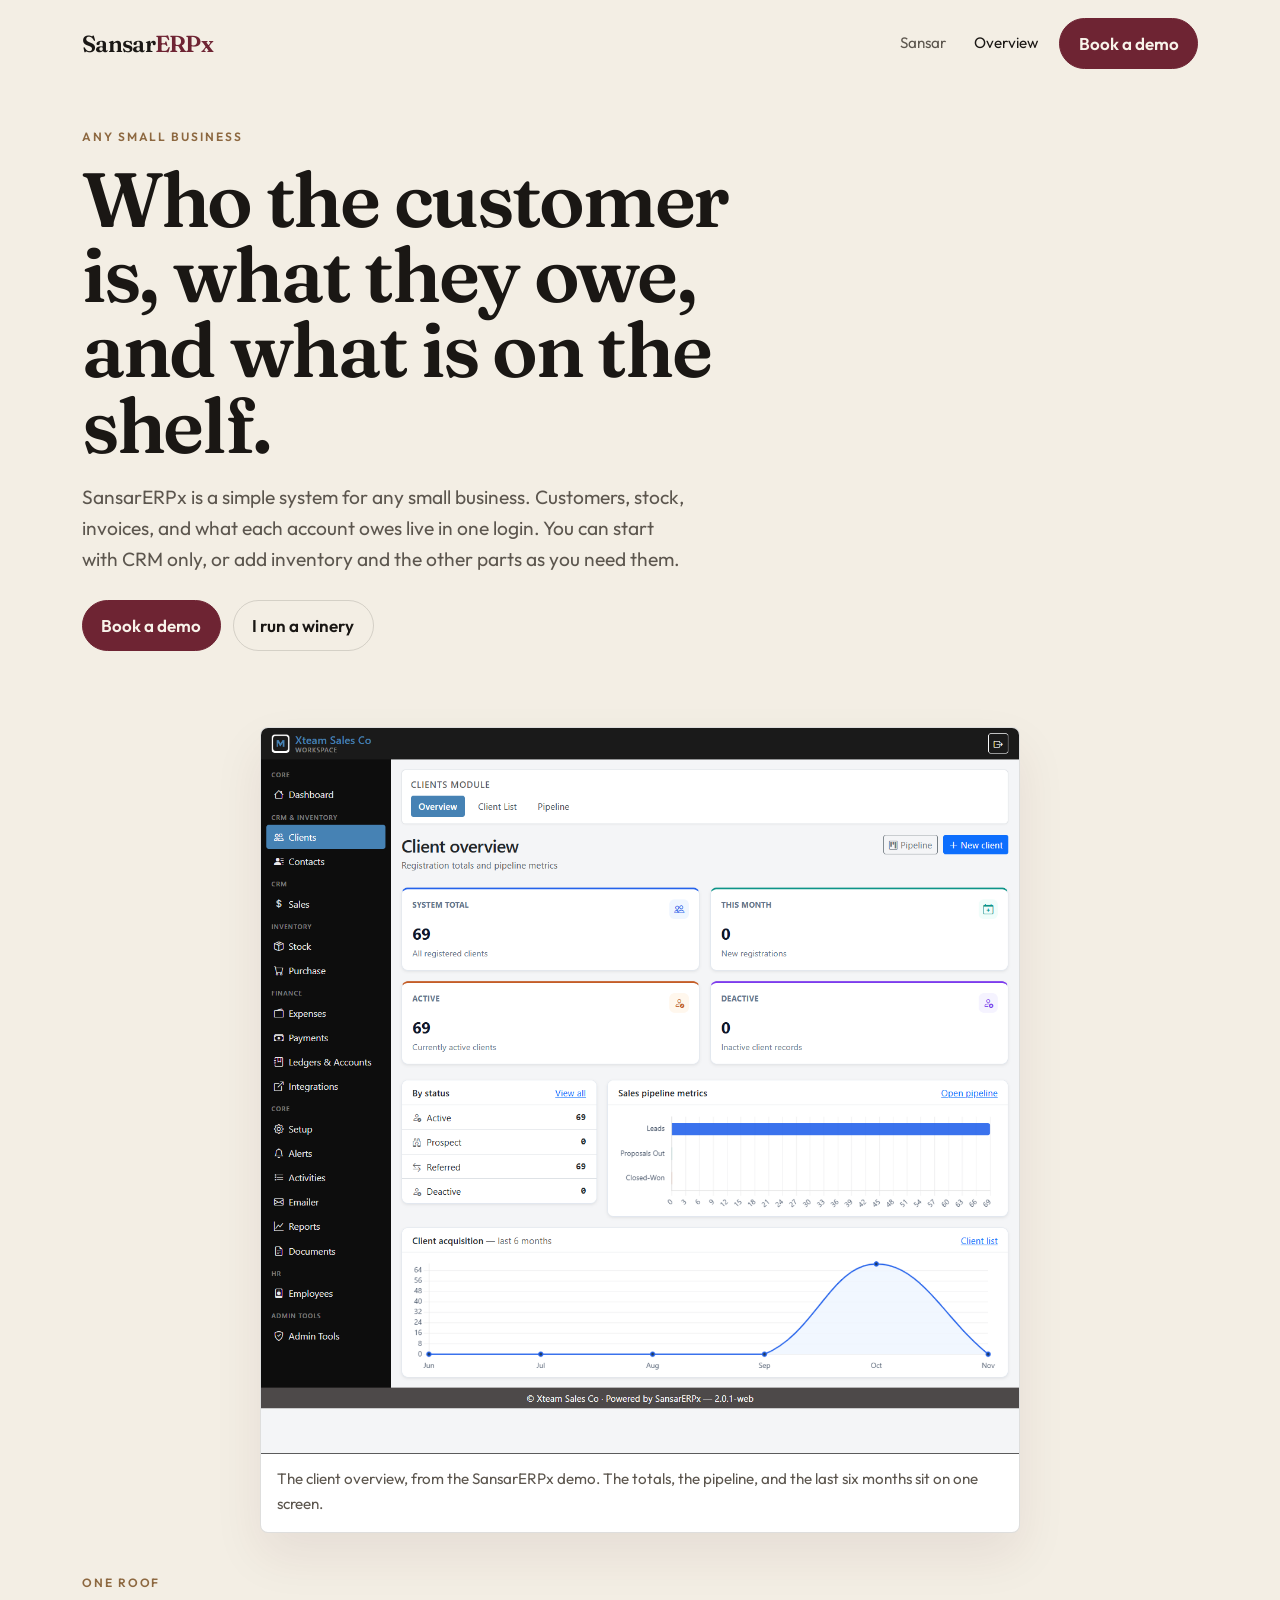
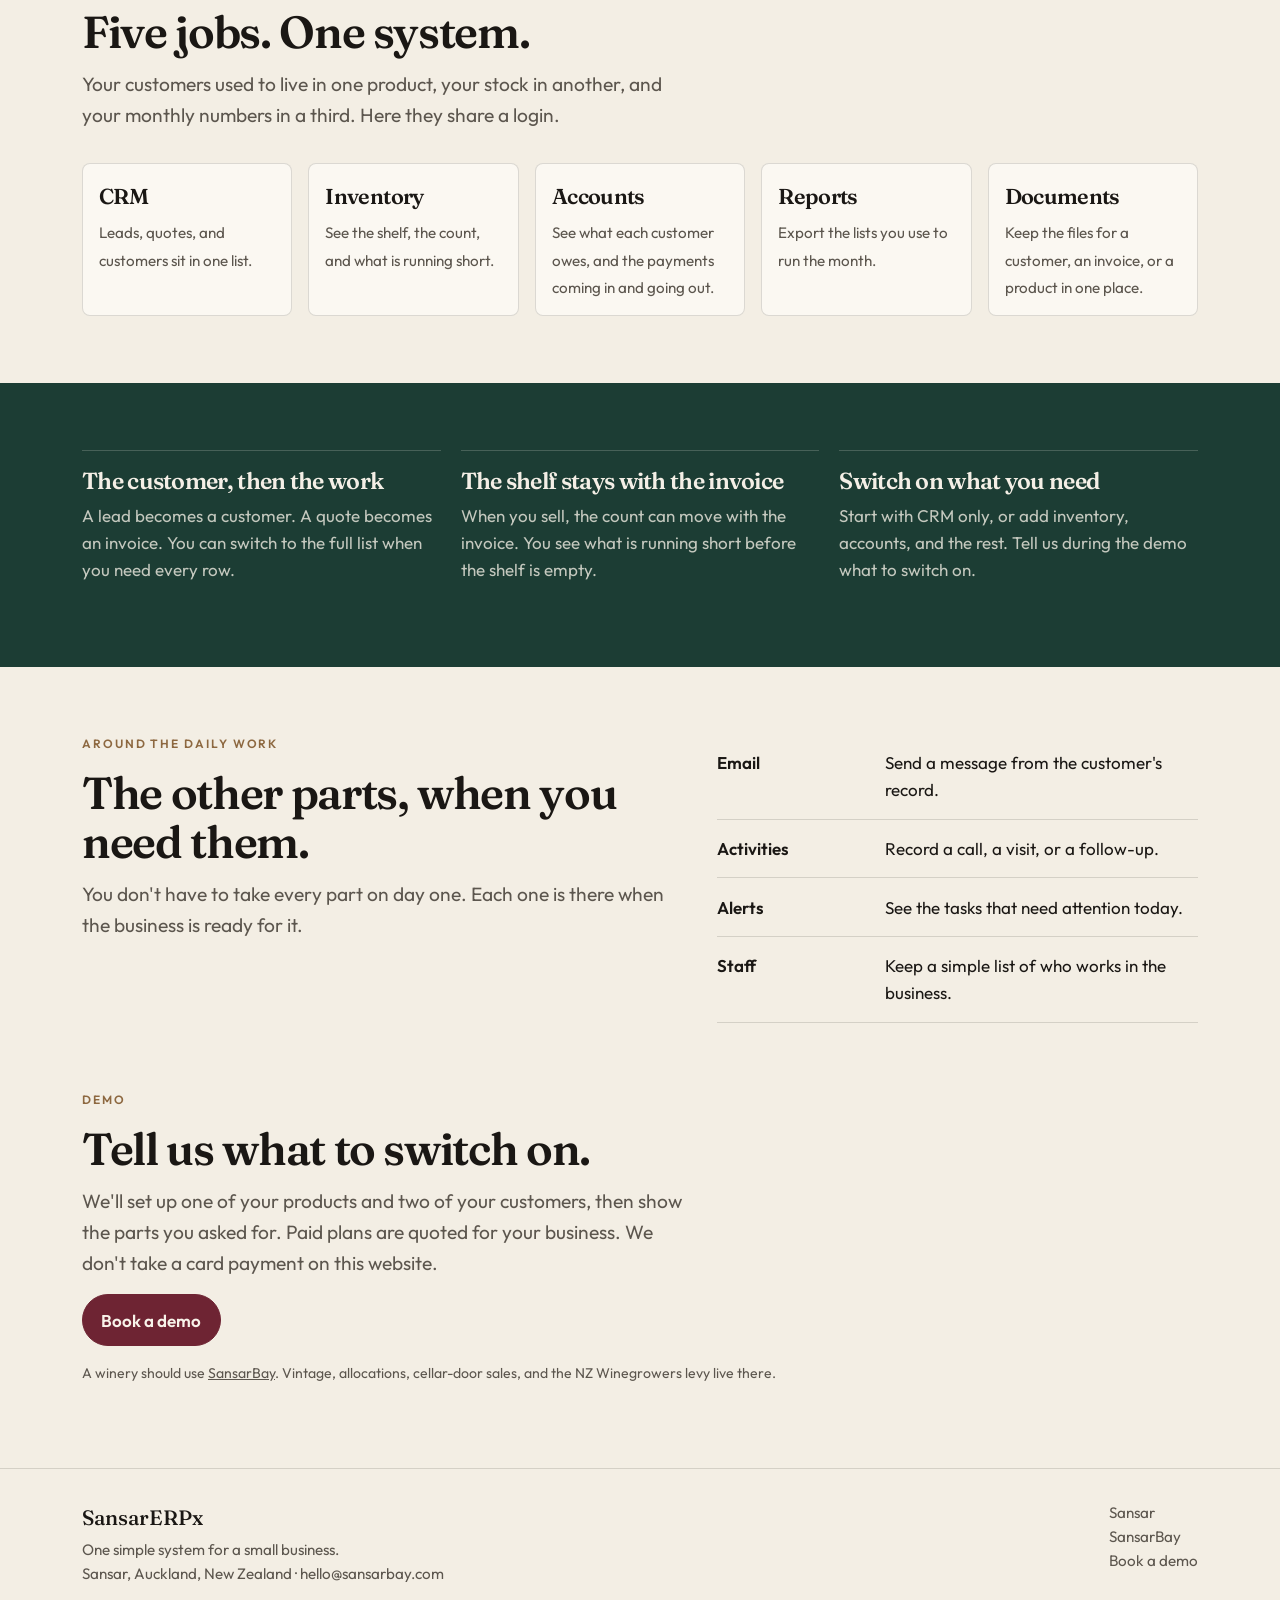
==== erpx.html @ 08c8a939 "Publish the Sansar marketing site for SansarBay and SansarERPx. Co-authored-by: Cursor <cursoragent@" ====
<!DOCTYPE html>
<html lang="en">
<head>
  <meta charset="utf-8">
  <meta name="viewport" content="width=device-width, initial-scale=1">
  <title>SansarERPx — for a small business</title>
  <meta name="description" content="SansarERPx keeps CRM, inventory, accounts, reports, documents, email, activities, alerts, and a simple staff list in one login.">
  <link rel="icon" href="favicon.svg" type="image/svg+xml">
  <link rel="stylesheet" href="css/bootstrap.min.css">
  <link rel="stylesheet" href="css/site.css">
</head>
<body>
  <a class="skip" href="#main">Skip to content</a>
  <header>
    <nav class="navbar navbar-expand-lg site-nav">
      <div class="container">
        <a class="brand" href="erpx.html">Sansar<span>ERPx</span></a>
        <button class="navbar-toggler" type="button" data-bs-toggle="collapse" data-bs-target="#nav" aria-controls="nav" aria-expanded="false" aria-label="Open menu">
          <span class="navbar-toggler-icon"></span>
        </button>
        <div class="collapse navbar-collapse" id="nav">
          <ul class="navbar-nav ms-auto align-items-lg-center">
            <li class="nav-item"><a class="nav-link" href="index.html">Sansar</a></li>
            <li class="nav-item"><a class="nav-link active" href="erpx.html">Overview</a></li>
            <li class="nav-item ms-lg-2 mt-2 mt-lg-0"><a class="btn-book" href="mailto:hello@sansarbay.com?subject=SansarERPx%20demo">Book a demo</a></li>
          </ul>
        </div>
      </div>
    </nav>
  </header>

  <main id="main">
    <section class="hero">
      <div class="container">
        <div class="row align-items-center g-5">
          <div class="col-lg-8">
            <p class="kicker">Any small business</p>
            <h1>Who the customer is, what they owe, and what is on the shelf.</h1>
            <p class="lede">SansarERPx is a simple system for any small business. Customers, stock, invoices, and what each account owes live in one login. You can start with CRM only, or add inventory and the other parts as you need them.</p>
            <div class="hero-actions">
              <a class="btn-book" href="mailto:hello@sansarbay.com?subject=SansarERPx%20demo">Book a demo</a>
              <a class="btn-ghost" href="bay.html">I run a winery</a>
            </div>
          </div>
          <div class="col-12">
            <figure class="shot shot-live">
              <img src="images/customers.png?v=10" alt="Client overview with totals, a pipeline chart, and six months of new clients">
              <figcaption>The client overview, from the SansarERPx demo. The totals, the pipeline, and the last six months sit on one screen.</figcaption>
            </figure>
          </div>
        </div>
      </div>
    </section>

    <section class="band" style="padding-top: 0.5rem;">
      <div class="container">
        <p class="kicker">One roof</p>
        <h2>Five jobs. One system.</h2>
        <p class="lede">Your customers used to live in one product, your stock in another, and your monthly numbers in a third. Here they share a login.</p>
        <div class="row g-3 mt-1">
          <div class="col-6 col-lg">
            <article class="hood-item"><b>CRM</b><span>Leads, quotes, and customers sit in one list.</span></article>
          </div>
          <div class="col-6 col-lg">
            <article class="hood-item"><b>Inventory</b><span>See the shelf, the count, and what is running short.</span></article>
          </div>
          <div class="col-6 col-lg">
            <article class="hood-item"><b>Accounts</b><span>See what each customer owes, and the payments coming in and going out.</span></article>
          </div>
          <div class="col-6 col-lg">
            <article class="hood-item"><b>Reports</b><span>Export the lists you use to run the month.</span></article>
          </div>
          <div class="col-12 col-lg">
            <article class="hood-item"><b>Documents</b><span>Keep the files for a customer, an invoice, or a product in one place.</span></article>
          </div>
        </div>
      </div>
    </section>

    <section class="band band-ink">
      <div class="container">
        <div class="split split-3">
          <article class="card-plain">
            <h3>The customer, then the work</h3>
            <p>A lead becomes a customer. A quote becomes an invoice. You can switch to the full list when you need every row.</p>
          </article>
          <article class="card-plain">
            <h3>The shelf stays with the invoice</h3>
            <p>When you sell, the count can move with the invoice. You see what is running short before the shelf is empty.</p>
          </article>
          <article class="card-plain">
            <h3>Switch on what you need</h3>
            <p>Start with CRM only, or add inventory, accounts, and the rest. Tell us during the demo what to switch on.</p>
          </article>
        </div>
      </div>
    </section>

    <section class="band">
      <div class="container">
        <div class="split split-2">
          <div>
            <p class="kicker">Around the daily work</p>
            <h2>The other parts, when you need them.</h2>
            <p class="lede">You don't have to take every part on day one. Each one is there when the business is ready for it.</p>
          </div>
          <ul class="list-quiet">
            <li><b>Email</b><span>Send a message from the customer's record.</span></li>
            <li><b>Activities</b><span>Record a call, a visit, or a follow-up.</span></li>
            <li><b>Alerts</b><span>See the tasks that need attention today.</span></li>
            <li><b>Staff</b><span>Keep a simple list of who works in the business.</span></li>
          </ul>
        </div>
      </div>
    </section>

    <section class="band" style="padding-top: 0;">
      <div class="container">
        <p class="kicker">Demo</p>
        <h2>Tell us what to switch on.</h2>
        <p class="lede">We'll set up one of your products and two of your customers, then show the parts you asked for. Paid plans are quoted for your business. We don't take a card payment on this website.</p>
        <a class="btn-book" href="mailto:hello@sansarbay.com?subject=SansarERPx%20demo">Book a demo</a>
        <p class="fine mt-3">A winery should use <a href="bay.html">SansarBay</a>. Vintage, allocations, cellar-door sales, and the NZ Winegrowers levy live there.</p>
      </div>
    </section>
  </main>

  <footer class="site-footer">
    <div class="container d-flex flex-wrap justify-content-between gap-3">
      <div>
        <a class="footer-brand" href="erpx.html">SansarERPx</a>
        <p class="mb-0 mt-1">One simple system for a small business.</p>
        <p class="mb-0">Sansar, Auckland, New Zealand · <a href="mailto:hello@sansarbay.com">hello@sansarbay.com</a></p>
      </div>
      <div>
        <a href="index.html">Sansar</a><br>
        <a href="bay.html">SansarBay</a><br>
        <a href="mailto:hello@sansarbay.com?subject=SansarERPx%20demo">Book a demo</a>
      </div>
    </div>
  </footer>
  <script src="js/bootstrap.bundle.min.js"></script>
</body>
</html>
---- css/site.css ----
@font-face {
  font-family: "Fraunces";
  font-style: normal;
  font-weight: 500;
  font-display: swap;
  src: url("../fonts/fraunces-500.woff2") format("woff2");
}

@font-face {
  font-family: "Fraunces";
  font-style: normal;
  font-weight: 600;
  font-display: swap;
  src: url("../fonts/fraunces-600.woff2") format("woff2");
}

@font-face {
  font-family: "Fraunces";
  font-style: normal;
  font-weight: 700;
  font-display: swap;
  src: url("../fonts/fraunces-700.woff2") format("woff2");
}

@font-face {
  font-family: "Outfit";
  font-style: normal;
  font-weight: 400;
  font-display: swap;
  src: url("../fonts/outfit-400.woff2") format("woff2");
}

@font-face {
  font-family: "Outfit";
  font-style: normal;
  font-weight: 500;
  font-display: swap;
  src: url("../fonts/outfit-500.woff2") format("woff2");
}

@font-face {
  font-family: "Outfit";
  font-style: normal;
  font-weight: 600;
  font-display: swap;
  src: url("../fonts/outfit-600.woff2") format("woff2");
}

:root {
  --paper: #f3eee4;
  --paper-2: #fbf8f2;
  --ink: #1a1714;
  --muted: #5c564e;
  --wine: #6e2433;
  --wine-deep: #4c1522;
  --green: #1c3d34;
  --green-soft: #e4eee8;
  --line: rgba(26, 23, 20, 0.14);
  --gold: #8d6840;
  --shadow: 0 22px 50px rgba(76, 21, 34, 0.08);
}

* { box-sizing: border-box; }

html { scroll-behavior: smooth; }

body {
  margin: 0;
  background:
    radial-gradient(900px 420px at 8% -10%, rgba(110, 36, 51, 0.07), transparent 60%),
    var(--paper);
  color: var(--ink);
  font-family: "Outfit", "Segoe UI", sans-serif;
  font-size: 1.0625rem;
  line-height: 1.6;
}

a { color: inherit; }

img { max-width: 100%; }

.skip {
  position: absolute;
  left: 1rem;
  top: -4rem;
  background: var(--ink);
  color: var(--paper);
  padding: 0.5rem 0.8rem;
  z-index: 20;
}

.skip:focus { top: 0.5rem; }

.site-nav {
  padding: 1.1rem 0 0.4rem;
}

.brand {
  font-family: "Fraunces", Georgia, serif;
  font-weight: 600;
  font-size: 1.45rem;
  letter-spacing: -0.03em;
  text-decoration: none;
}

.brand span { color: var(--wine); }

.nav-link {
  color: var(--muted) !important;
  font-size: 0.95rem;
  padding: 0.4rem 0.85rem !important;
}

.nav-link.active,
.nav-link:hover {
  color: var(--ink) !important;
}

.btn-book,
.btn-book:hover,
.btn-ghost,
.btn-ghost:hover {
  border-radius: 999px;
  padding: 0.7rem 1.15rem;
  font-weight: 600;
  text-decoration: none;
  display: inline-block;
}

.btn-book {
  background: var(--wine);
  color: #f8f3ea;
  border: 1px solid var(--wine);
}

.btn-book:hover { background: var(--wine-deep); color: #fff; }

.btn-ghost {
  background: transparent;
  color: var(--ink);
  border: 1px solid var(--line);
}

.btn-ghost:hover { border-color: var(--ink); color: var(--ink); }

.navbar-toggler {
  border: 1px solid var(--line);
  border-radius: 8px;
}

.navbar-toggler:focus { box-shadow: 0 0 0 3px rgba(110, 36, 51, 0.25); }

.hero { padding: 3.2rem 0 2rem; }

.kicker {
  letter-spacing: 0.16em;
  text-transform: uppercase;
  font-size: 0.75rem;
  font-weight: 600;
  color: var(--gold);
  margin-bottom: 1rem;
}

h1, h2, h3, .price, .num {
  font-family: "Fraunces", Georgia, serif;
  letter-spacing: -0.03em;
  font-weight: 560;
}

h1 {
  font-size: clamp(2.7rem, 6vw, 5.1rem);
  line-height: 0.98;
  margin: 0 0 1.2rem;
}

h2 {
  font-size: clamp(2rem, 3.5vw, 3rem);
  line-height: 1.08;
  margin: 0 0 0.8rem;
}

h3 { font-size: 1.45rem; margin: 0 0 0.45rem; }

.lede {
  font-size: 1.2rem;
  color: var(--muted);
  max-width: 38rem;
}

.hero-actions { display: flex; gap: 0.75rem; flex-wrap: wrap; margin-top: 1.6rem; }

.choice-grid {
  display: grid;
  gap: 1rem;
}

@media (min-width: 800px) {
  .choice-grid { grid-template-columns: 1fr 1fr; align-items: stretch; }
}

.choice {
  background: var(--paper-2);
  border: 1px solid var(--line);
  border-radius: 8px;
  box-shadow: var(--shadow);
  padding: 1.5rem 1.4rem 1.4rem;
  display: flex;
  flex-direction: column;
  min-height: 100%;
  transition: border-color 0.2s ease, box-shadow 0.2s ease, transform 0.2s ease;
}

.choice:hover {
  border-color: rgba(110, 36, 51, 0.45);
  transform: translateY(-2px);
}

.choice.is-chosen {
  border-color: var(--wine);
  box-shadow: 0 18px 40px rgba(110, 36, 51, 0.16);
}

.who-picks {
  display: flex;
  flex-wrap: wrap;
  gap: 0.55rem;
  margin: 0 0 0.85rem;
}

.who-picks button {
  border: 1px solid var(--line);
  background: #fff;
  color: var(--ink);
  border-radius: 999px;
  padding: 0.45rem 0.9rem;
  font: inherit;
  font-weight: 600;
  cursor: pointer;
}

.who-picks button:hover,
.who-picks button.is-on {
  border-color: var(--wine);
  background: var(--wine);
  color: #f8f3ea;
}

.who-line {
  min-height: 3.2rem;
  margin: 0 0 1.2rem;
}

@media (prefers-reduced-motion: reduce) {
  .choice { transition: none; }
  .choice:hover { transform: none; }
}

.choice h2 { margin: 0.35rem 0 0.6rem; }

.choice p { color: var(--muted); }

.choice .choice-body { flex: 1; }

.choice .choice-note { margin-bottom: 1rem; }

.choice .btn-book { align-self: flex-start; margin-top: auto; }

.ledger {
  background: var(--paper-2);
  border: 1px solid var(--line);
  border-radius: 6px;
  box-shadow: var(--shadow);
  padding: 1.4rem 1.4rem 1.1rem;
  position: relative;
}

.ledger::before {
  content: "";
  position: absolute;
  left: 0;
  top: 0;
  bottom: 0;
  width: 4px;
  background: var(--wine);
  border-radius: 6px 0 0 6px;
}

.ledger-head {
  display: flex;
  justify-content: space-between;
  gap: 1rem;
  font-size: 0.82rem;
  color: var(--muted);
  margin-bottom: 0.8rem;
  padding-left: 0.4rem;
}

.row-line {
  display: flex;
  justify-content: space-between;
  gap: 1rem;
  padding: 0.72rem 0.4rem;
  border-top: 1px solid var(--line);
}

.row-line strong { font-weight: 500; }

.num { font-size: 1.35rem; font-variant-numeric: tabular-nums; }

.row-line.total {
  margin-top: 0.3rem;
  background: var(--green-soft);
  border: 0;
  border-radius: 4px;
  padding: 0.85rem 0.7rem;
}

.row-line.total .num { color: var(--green); }

.note {
  margin: 0.9rem 0.4rem 0.2rem;
  color: var(--muted);
  font-size: 0.92rem;
}

.band { padding: 4.2rem 0; }

.band-ink {
  background: var(--green);
  color: #f4efe6;
}

.band-ink .muted,
.band-ink p { color: rgba(244, 239, 230, 0.78); }

.split { display: grid; gap: 1.25rem; }

@media (min-width: 768px) {
  .split-3 { grid-template-columns: repeat(3, 1fr); }
  .split-2 { grid-template-columns: 1.1fr 0.9fr; gap: 3rem; align-items: start; }
}

.card-plain {
  border-top: 1px solid var(--line);
  padding-top: 1rem;
}

.band-ink .card-plain { border-top-color: rgba(244, 239, 230, 0.2); }

.list-quiet { list-style: none; padding: 0; margin: 0; }

.list-quiet li {
  padding: 0.95rem 0;
  border-bottom: 1px solid var(--line);
  display: grid;
  grid-template-columns: 9.5rem 1fr;
  gap: 1rem;
}

.list-quiet b { font-weight: 600; }

.muted { color: var(--muted); }

.price-grid {
  display: grid;
  gap: 1rem;
}

@media (min-width: 900px) {
  .price-grid { grid-template-columns: repeat(4, 1fr); align-items: stretch; }
}

.plan {
  background: var(--paper-2);
  border: 1px solid var(--line);
  border-radius: 8px;
  padding: 1.3rem 1.2rem 1.2rem;
  display: flex;
  flex-direction: column;
  min-height: 100%;
}

.plan.featured {
  background: var(--green);
  color: #f6f1e8;
  border-color: var(--green);
}

.plan .who { color: var(--muted); font-size: 0.92rem; min-height: 2.8rem; }

.plan.featured .who { color: rgba(246, 241, 232, 0.75); }

.price { font-size: 2.4rem; line-height: 1; margin: 0.6rem 0; }

.price small { font-family: Outfit, sans-serif; font-size: 0.95rem; font-weight: 500; letter-spacing: 0; }

.plan ul { padding-left: 1.1rem; margin: 0.4rem 0 1rem; }

.plan li { margin: 0.35rem 0; }

.tag {
  display: inline-block;
  font-size: 0.72rem;
  letter-spacing: 0.12em;
  text-transform: uppercase;
  font-weight: 600;
  color: var(--gold);
}

.plan.featured .tag { color: #e7c9a0; }

.site-footer {
  border-top: 1px solid var(--line);
  padding: 2rem 0 2.6rem;
  color: var(--muted);
  font-size: 0.95rem;
}

.site-footer a { text-decoration: none; }

.site-footer a:hover { text-decoration: underline; }

.footer-brand {
  font-family: Fraunces, Georgia, serif;
  color: var(--ink);
  font-size: 1.3rem;
  text-decoration: none;
}

.form-panel {
  background: var(--paper-2);
  border: 1px solid var(--line);
  border-radius: 8px;
  padding: 1.4rem;
  box-shadow: var(--shadow);
}

label { font-weight: 600; font-size: 0.92rem; display: block; margin-bottom: 0.35rem; }

.field { margin-bottom: 0.9rem; }

input, textarea {
  width: 100%;
  border: 1px solid var(--line);
  background: #fff;
  border-radius: 6px;
  padding: 0.7rem 0.75rem;
  font: inherit;
  color: var(--ink);
}

input:focus, textarea:focus {
  outline: 2px solid rgba(110, 36, 51, 0.35);
  border-color: var(--wine);
}

.fine { font-size: 0.88rem; color: var(--muted); }

.statement {
  padding: 1.3rem 0;
  border-top: 1px solid var(--line);
}

.statement p { margin: 0.3rem 0 0; color: var(--muted); }

:focus-visible { outline: 2px solid var(--wine); outline-offset: 3px; }

.shot-grid {
  display: grid;
  gap: 1rem;
}

@media (min-width: 900px) {
  .shot-grid { grid-template-columns: 1fr 1fr; }
  .shot-wide { grid-column: 1 / -1; }
}

.shot {
  margin: 0;
  background: #fff;
  border: 1px solid var(--line);
  border-radius: 8px;
  overflow: hidden;
  box-shadow: var(--shadow);
}

.shot img {
  display: block;
  width: 100%;
  height: 320px;
  object-fit: cover;
  object-position: left top;
}

.shot-wide img { height: 440px; }

.shot-live {
  max-width: 760px;
  margin: 1.75rem auto 0;
}

.shot-live img {
  width: 100%;
  height: auto;
  object-fit: contain;
}

.shot figcaption {
  padding: 0.85rem 1rem 1rem;
  color: var(--muted);
  font-size: 0.95rem;
}

.board-stack { display: grid; gap: 0.85rem; }

.mini-board {
  display: grid;
  grid-template-columns: repeat(4, minmax(0, 1fr));
  gap: 0.4rem;
  background: var(--paper-2);
  border: 1px solid var(--line);
  border-radius: 8px;
  box-shadow: var(--shadow);
  padding: 0.75rem;
}

.mini-board header {
  grid-column: 1 / -1;
  font-size: 0.75rem;
  letter-spacing: 0.12em;
  text-transform: uppercase;
  font-weight: 600;
  color: var(--gold);
}

.mini-col {
  background: rgba(28, 61, 52, 0.05);
  border-radius: 5px;
  padding: 0.4rem;
  min-height: 4.6rem;
}

.mini-col span {
  display: block;
  font-size: 0.68rem;
  font-weight: 600;
  letter-spacing: 0.04em;
  text-transform: uppercase;
  color: var(--green);
  margin-bottom: 0.35rem;
}

.chip {
  background: #fff;
  border: 1px solid var(--line);
  border-radius: 4px;
  padding: 0.32rem 0.4rem;
  font-size: 0.78rem;
  line-height: 1.3;
}

.hood-item {
  background: var(--paper-2);
  border: 1px solid var(--line);
  border-radius: 8px;
  padding: 1rem 1rem 0.9rem;
  height: 100%;
}

.hood-item b {
  display: block;
  font-family: Fraunces, Georgia, serif;
  font-size: 1.35rem;
  font-weight: 560;
  letter-spacing: -0.03em;
  margin-bottom: 0.25rem;
}

.hood-item span { color: var(--muted); font-size: 0.95rem; }

.email-card {
  background: var(--paper-2);
  border: 1px solid var(--line);
  border-radius: 8px;
  box-shadow: var(--shadow);
  padding: 1.6rem 1.4rem;
}

.email-card p {
  margin: 0 0 0.4rem;
  color: var(--muted);
  font-size: 0.92rem;
}

.email-id {
  font-family: Fraunces, Georgia, serif;
  font-size: clamp(1.6rem, 3vw, 2.3rem);
  letter-spacing: -0.03em;
  color: var(--wine);
  word-break: break-all;
  text-decoration: none;
}

a.email-id { display: block; }

a.email-id:hover { text-decoration: underline; }
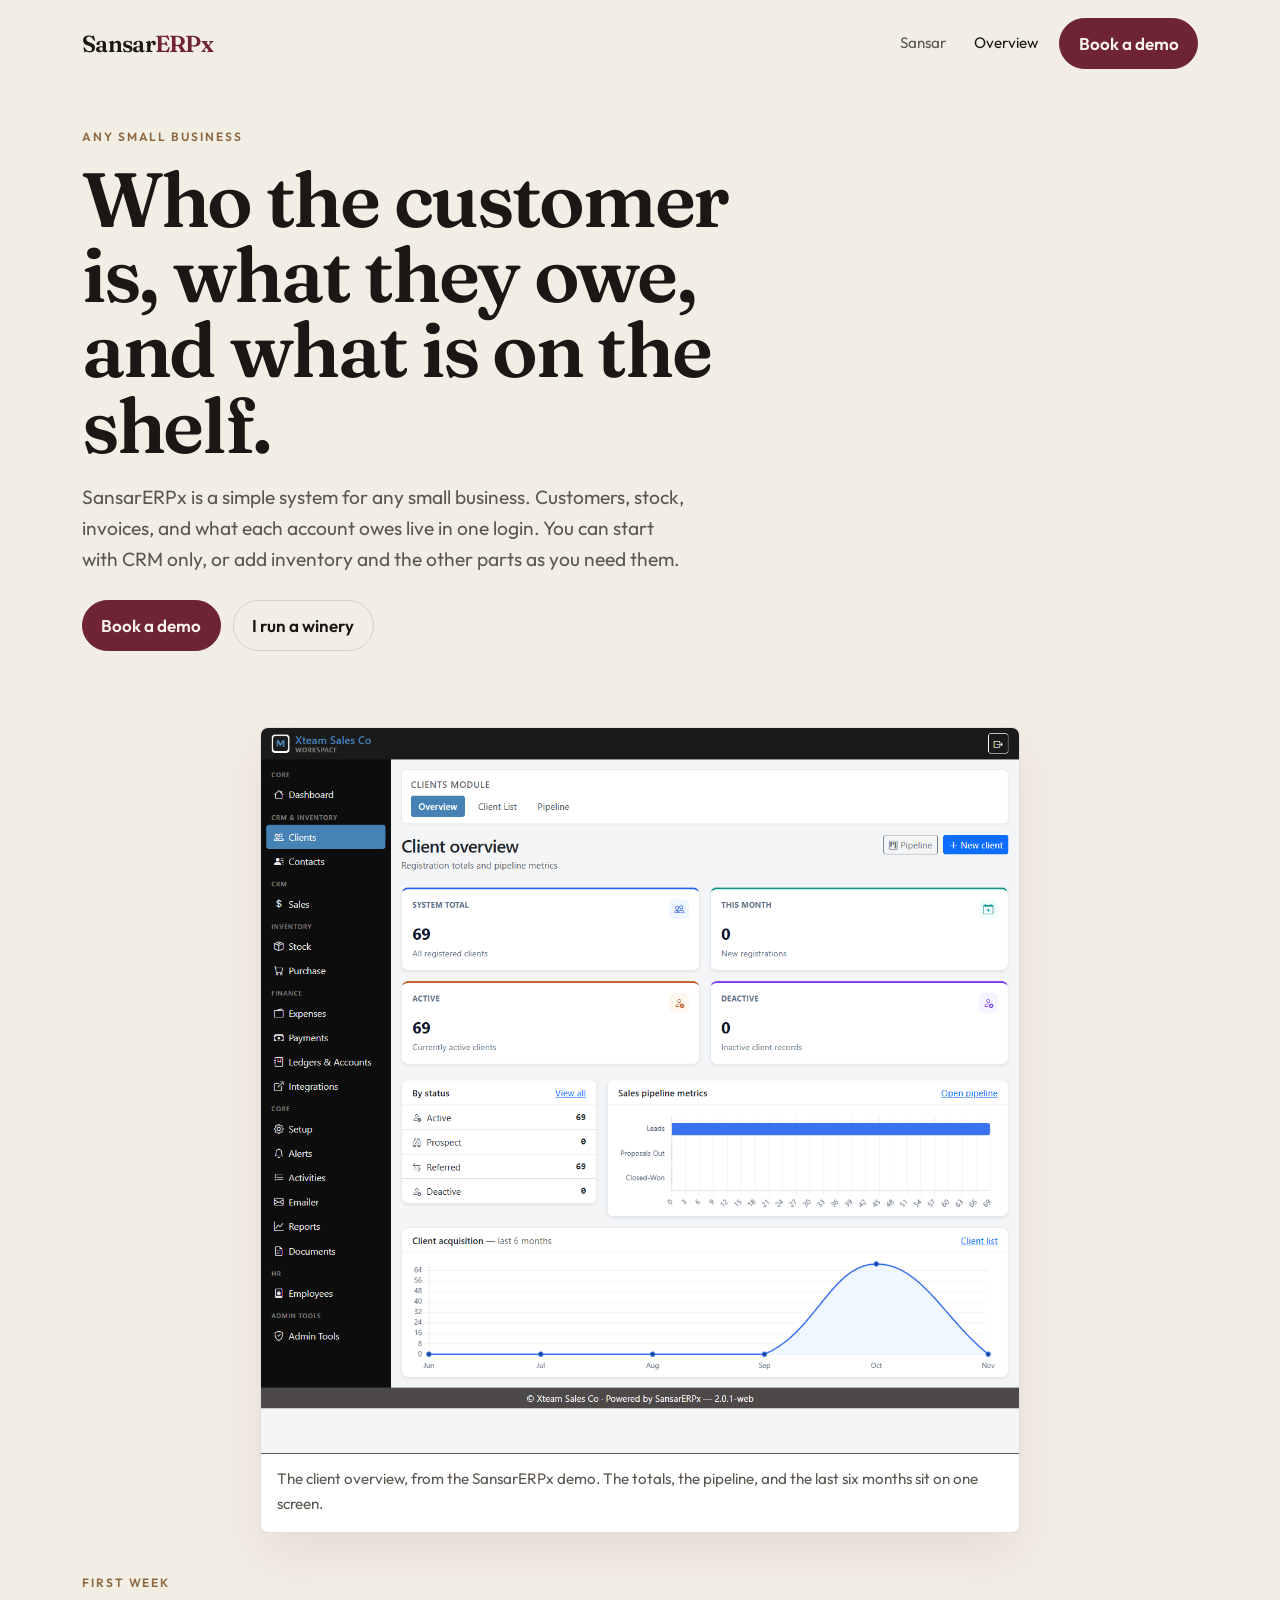
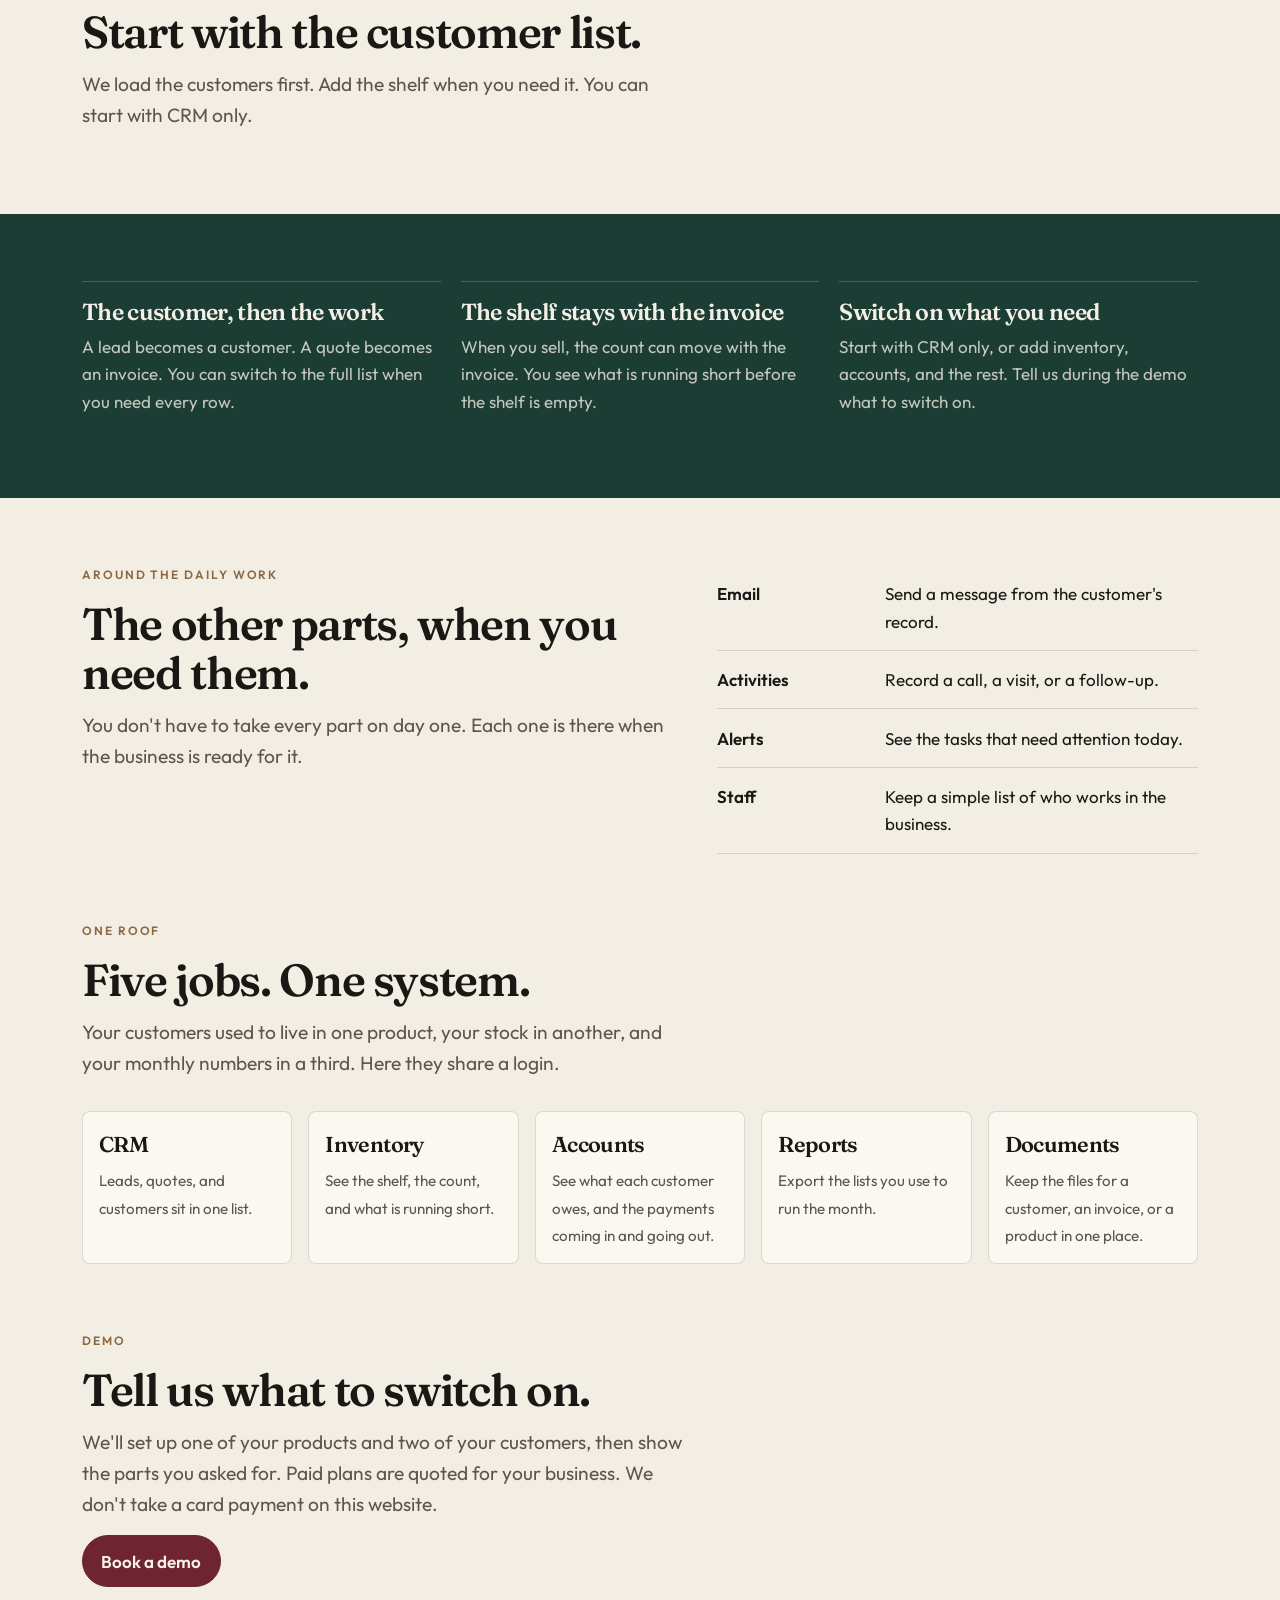
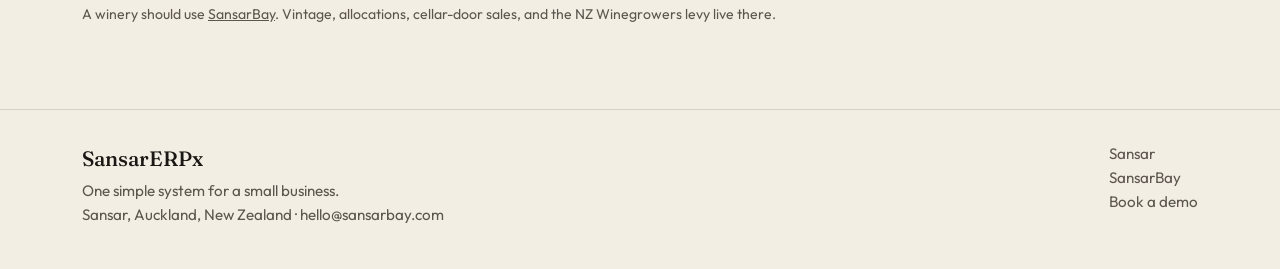
==== commit e5e8ce50: "Lead each product page with the first week, and move the five-job list down. Co-authored-by: Cursor " ====
--- a/erpx.html
+++ b/erpx.html
@@ -54,26 +54,9 @@
 
     <section class="band" style="padding-top: 0.5rem;">
       <div class="container">
-        <p class="kicker">One roof</p>
-        <h2>Five jobs. One system.</h2>
-        <p class="lede">Your customers used to live in one product, your stock in another, and your monthly numbers in a third. Here they share a login.</p>
-        <div class="row g-3 mt-1">
-          <div class="col-6 col-lg">
-            <article class="hood-item"><b>CRM</b><span>Leads, quotes, and customers sit in one list.</span></article>
-          </div>
-          <div class="col-6 col-lg">
-            <article class="hood-item"><b>Inventory</b><span>See the shelf, the count, and what is running short.</span></article>
-          </div>
-          <div class="col-6 col-lg">
-            <article class="hood-item"><b>Accounts</b><span>See what each customer owes, and the payments coming in and going out.</span></article>
-          </div>
-          <div class="col-6 col-lg">
-            <article class="hood-item"><b>Reports</b><span>Export the lists you use to run the month.</span></article>
-          </div>
-          <div class="col-12 col-lg">
-            <article class="hood-item"><b>Documents</b><span>Keep the files for a customer, an invoice, or a product in one place.</span></article>
-          </div>
-        </div>
+        <p class="kicker">First week</p>
+        <h2>Start with the customer list.</h2>
+        <p class="lede">We load the customers first. Add the shelf when you need it. You can start with CRM only.</p>
       </div>
     </section>
 
@@ -116,6 +99,31 @@
 
     <section class="band" style="padding-top: 0;">
       <div class="container">
+        <p class="kicker">One roof</p>
+        <h2>Five jobs. One system.</h2>
+        <p class="lede">Your customers used to live in one product, your stock in another, and your monthly numbers in a third. Here they share a login.</p>
+        <div class="row g-3 mt-1">
+          <div class="col-6 col-lg">
+            <article class="hood-item"><b>CRM</b><span>Leads, quotes, and customers sit in one list.</span></article>
+          </div>
+          <div class="col-6 col-lg">
+            <article class="hood-item"><b>Inventory</b><span>See the shelf, the count, and what is running short.</span></article>
+          </div>
+          <div class="col-6 col-lg">
+            <article class="hood-item"><b>Accounts</b><span>See what each customer owes, and the payments coming in and going out.</span></article>
+          </div>
+          <div class="col-6 col-lg">
+            <article class="hood-item"><b>Reports</b><span>Export the lists you use to run the month.</span></article>
+          </div>
+          <div class="col-12 col-lg">
+            <article class="hood-item"><b>Documents</b><span>Keep the files for a customer, an invoice, or a product in one place.</span></article>
+          </div>
+        </div>
+      </div>
+    </section>
+
+    <section class="band" style="padding-top: 0;">
+      <div class="container">
         <p class="kicker">Demo</p>
         <h2>Tell us what to switch on.</h2>
         <p class="lede">We'll set up one of your products and two of your customers, then show the parts you asked for. Paid plans are quoted for your business. We don't take a card payment on this website.</p>
